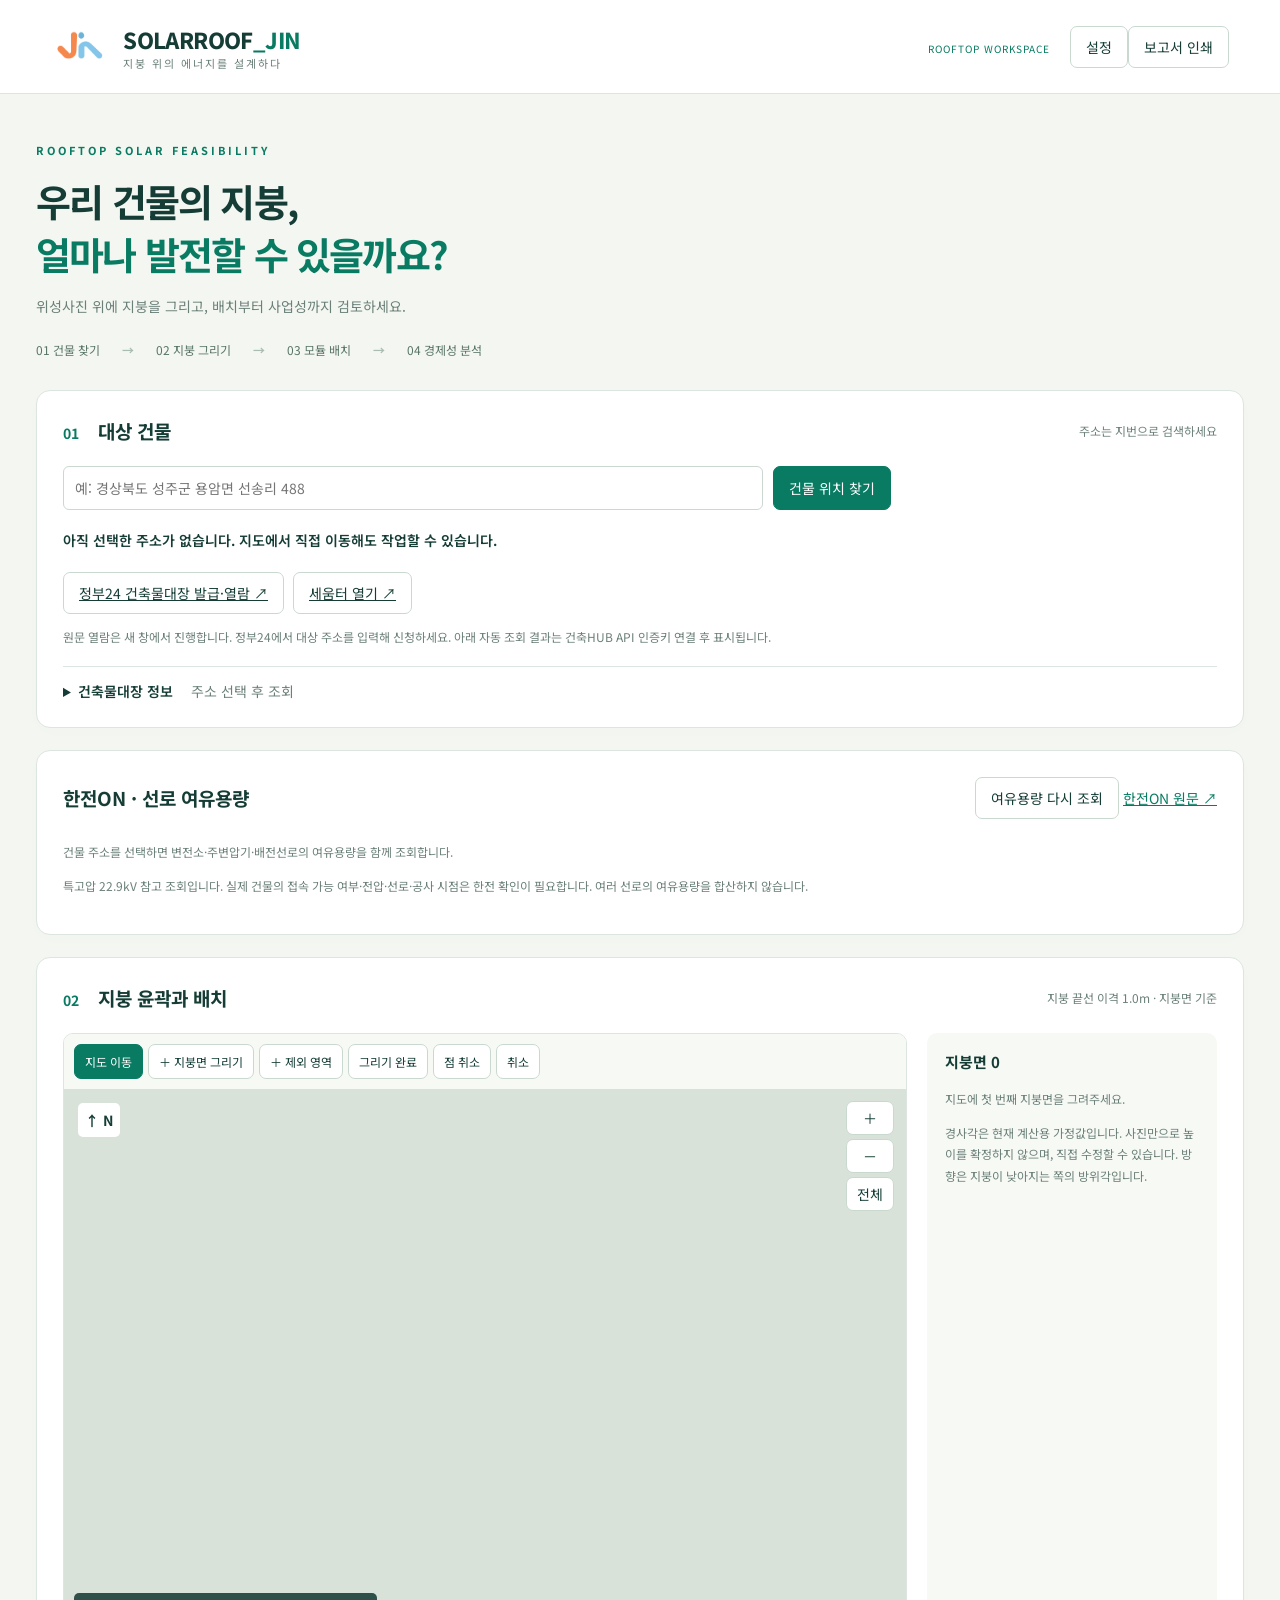
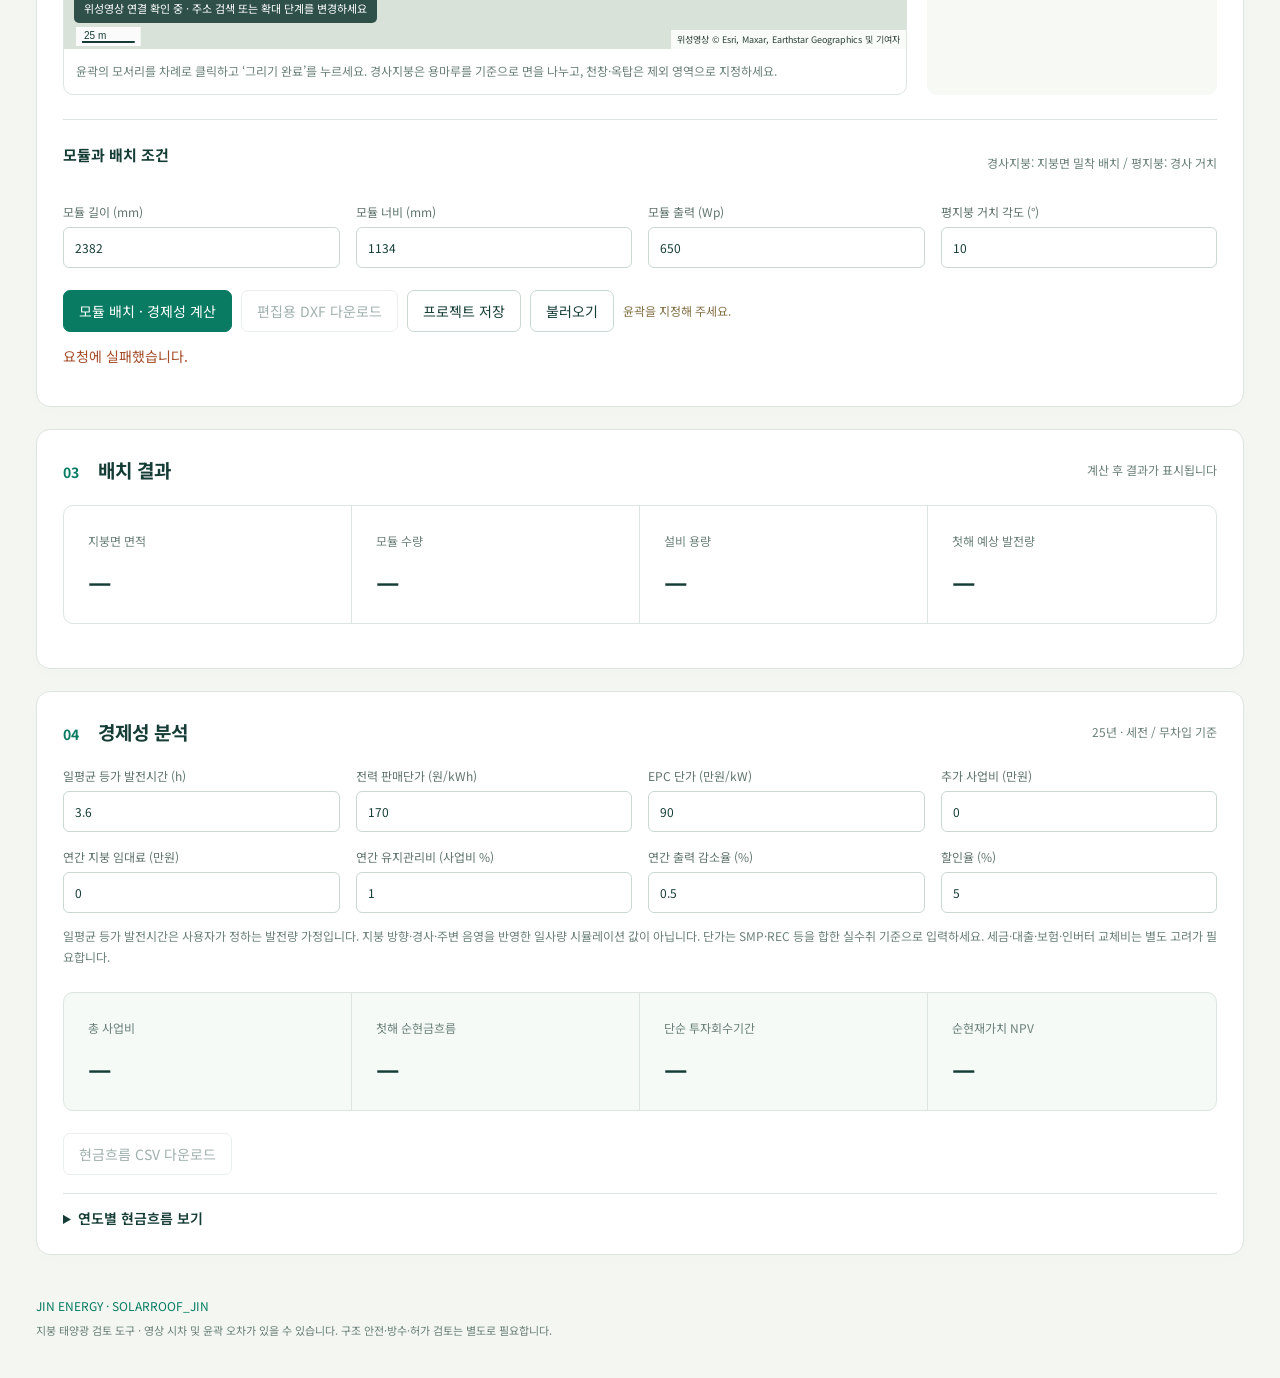
==== static/index.html @ 325828c0 "Add files via upload" ====
<!doctype html><html lang="ko"><head><meta charset="utf-8"><meta name="viewport" content="width=device-width,initial-scale=1"><title>SOLARROOF_JIN · 지붕 태양광</title><link rel="stylesheet" href="style.css"></head><body>
<header><div class="brand"><img src="logo.png" alt="진에너지"><div>SOLARROOF<span>_JIN</span><small>지붕 위의 에너지를 설계하다</small></div></div><div><span class="badge">ROOFTOP WORKSPACE</span><button id="settingsBtn" hidden>설정</button><button onclick="print()">보고서 인쇄</button></div></header>
<main><section class="intro"><div class="eyebrow">ROOFTOP SOLAR FEASIBILITY</div><h1>우리 건물의 지붕,<br><em>얼마나 발전할 수 있을까요?</em></h1><p>위성사진 위에 지붕을 그리고, 배치부터 사업성까지 검토하세요.</p><div class="steps">01 건물 찾기 <b>→</b> 02 지붕 그리기 <b>→</b> 03 모듈 배치 <b>→</b> 04 경제성 분석</div></section>
<section class="card"><div class="sectionTitle"><h2><i>01</i> 대상 건물</h2><span>주소는 지번으로 검색하세요</span></div><form id="searchForm"><input id="query" placeholder="예: 경상북도 성주군 용암면 선송리 488" required minlength="3"><button class="primary">건물 위치 찾기</button></form><div id="searchResults"></div><p id="address">아직 선택한 주소가 없습니다. 지도에서 직접 이동해도 작업할 수 있습니다.</p><div class="actions"><a class="button" href="https://www.gov.kr/mw/AA020InfoCappView.do?CappBizCD=15000000098" target="_blank" rel="noopener">정부24 건축물대장 발급·열람 ↗</a><a class="button" href="https://www.eais.go.kr/" target="_blank" rel="noopener">세움터 열기 ↗</a></div><p class="note">원문 열람은 새 창에서 진행합니다. 정부24에서 대상 주소를 입력해 신청하세요. 아래 자동 조회 결과는 건축HUB API 인증키 연결 후 표시됩니다.</p><details><summary>건축물대장 정보 <span id="ledgerState">주소 선택 후 조회</span></summary><div id="ledger">건축물대장의 지붕 표기와 위성사진을 함께 확인합니다.</div></details></section>
<section class="card"><div class="sectionTitle"><h2>한전ON · 선로 여유용량</h2><div><button id="gridRefresh">여유용량 다시 조회</button> <a href="https://online.kepco.co.kr/EWM092D00" target="_blank" rel="noopener">한전ON 원문 ↗</a></div></div><div id="gridResult"><p class="muted">건물 주소를 선택하면 변전소·주변압기·배전선로의 여유용량을 함께 조회합니다.</p></div><p class="note">특고압 22.9kV 참고 조회입니다. 실제 건물의 접속 가능 여부·전압·선로·공사 시점은 한전 확인이 필요합니다. 여러 선로의 여유용량을 합산하지 않습니다.</p></section>
<section class="card"><div class="sectionTitle"><h2><i>02</i> 지붕 윤곽과 배치</h2><span>지붕 끝선 이격 1.0m · 지붕면 기준</span></div><div class="workspace"><div class="mapWrap"><div class="toolbar"><button data-mode="move" class="active">지도 이동</button><button data-mode="roof">＋ 지붕면 그리기</button><button data-mode="hole">＋ 제외 영역</button><button id="finish">그리기 완료</button><button id="undo">점 취소</button><button id="cancel">취소</button></div><div class="canvasWrap"><canvas id="map"></canvas><div class="zoom"><button id="zoomIn">＋</button><button id="zoomOut">－</button><button id="fit">전체</button></div><span class="north">↑ N</span><div class="mapStatus" id="mapStatus">마우스 휠로 확대 · 드래그로 이동</div><div class="credit">위성영상 © Esri, Maxar, Earthstar Geographics 및 기여자</div></div><div class="mapHelp">윤곽의 모서리를 차례로 클릭하고 ‘그리기 완료’를 누르세요. 경사지붕은 용마루를 기준으로 면을 나누고, 천창·옥탑은 제외 영역으로 지정하세요.</div></div><aside><h3>지붕면 <span id="roofCount">0</span></h3><div id="roofList" class="roofList"><p class="muted">지도에 첫 번째 지붕면을 그려주세요.</p></div><div id="holeList"></div><p class="note">경사각은 현재 계산용 가정값입니다. 사진만으로 높이를 확정하지 않으며, 직접 수정할 수 있습니다. 방향은 지붕이 낮아지는 쪽의 방위각입니다.</p></aside></div>
<div class="sectionTitle sub"><h3>모듈과 배치 조건</h3><span>경사지붕: 지붕면 밀착 배치 / 평지붕: 경사 거치</span></div><div class="fields" id="moduleFields"></div><div class="actions"><button class="primary" id="calculate">모듈 배치 · 경제성 계산</button><button id="dxf" disabled>편집용 DXF 다운로드</button><button id="saveProject">프로젝트 저장</button><label class="button">불러오기<input type="file" id="loadProject" accept=".json" hidden></label><span id="dirty">윤곽을 지정해 주세요.</span></div><p id="message" role="status"></p></section>
<section class="card"><div class="sectionTitle"><h2><i>03</i> 배치 결과</h2><span id="resultCaption">계산 후 결과가 표시됩니다</span></div><div class="metrics"><div><span>지붕면 면적</span><strong id="area">—</strong></div><div><span>모듈 수량</span><strong id="count">—</strong></div><div><span>설비 용량</span><strong id="capacity">—</strong></div><div><span>첫해 예상 발전량</span><strong id="energy">—</strong></div></div><div id="roofSummary"></div></section>
<section class="card"><div class="sectionTitle"><h2><i>04</i> 경제성 분석</h2><span>25년 · 세전 / 무차입 기준</span></div><div class="fields" id="financeFields"></div><p class="note">일평균 등가 발전시간은 사용자가 정하는 발전량 가정입니다. 지붕 방향·경사·주변 음영을 반영한 일사량 시뮬레이션 값이 아닙니다. 단가는 SMP·REC 등을 합한 실수취 기준으로 입력하세요. 세금·대출·보험·인버터 교체비는 별도 고려가 필요합니다.</p><div class="metrics financial"><div><span>총 사업비</span><strong id="cost">—</strong></div><div><span>첫해 순현금흐름</span><strong id="net">—</strong></div><div><span>단순 투자회수기간</span><strong id="payback">—</strong></div><div><span>순현재가치 NPV</span><strong id="npv">—</strong></div></div><div id="chart"></div><div class="actions"><button id="csv" disabled>현금흐름 CSV 다운로드</button></div><details><summary>연도별 현금흐름 보기</summary><div class="tableScroll"><table><thead><tr><th>연차</th><th>발전량 kWh</th><th>매출 만원</th><th>비용 만원</th><th>순현금흐름 만원</th><th>누적 만원</th></tr></thead><tbody id="cashflow"></tbody></table></div></details></section>
<footer>JIN ENERGY · SOLARROOF_JIN <span>지붕 태양광 검토 도구 · 영상 시차 및 윤곽 오차가 있을 수 있습니다. 구조 안전·방수·허가 검토는 별도로 필요합니다.</span></footer></main>
<dialog id="settings"><form id="keyForm"><h2>건축물대장 연결</h2><p>공공데이터포털의 건축HUB 건축물대장정보 서비스 인증키를 입력하세요.</p><a href="https://www.data.go.kr/data/15134735/openapi.do" target="_blank" rel="noopener">인증키 무료 신청 페이지 ↗</a><label>일반 인증키<input id="buildingKey" type="password" autocomplete="off" placeholder="발급받은 인증키"></label><p class="note">키는 이 컴퓨터의 settings.local.json에만 저장됩니다. 프로젝트 저장 파일에는 포함되지 않습니다.</p><p id="keyStatus"></p><div class="actions"><button class="primary">저장</button><button type="button" id="closeSettings">닫기</button></div></form></dialog><script src="app.js"></script></body></html>
---- static/style.css ----
@import url('https://fonts.googleapis.com/css2?family=Noto+Sans+KR:wght@400;500;600;700;800&display=swap');
.gridWarning{background:#fff5df;border:1px solid #eed8ac;border-radius:8px;padding:16px;margin:15px 0;line-height:1.8;color:#79582f}#gridResult h3{margin-top:20px}
:root{--ink:#153d36;--green:#087b62;--muted:#6b8079;--line:#dce5df;--bg:#f3f6f1}*{box-sizing:border-box}body{margin:0;background:var(--bg);font-family:'Noto Sans KR',Arial,sans-serif;color:var(--ink);font-size:14px}header{height:94px;padding:0 4vw;display:flex;justify-content:space-between;align-items:center;background:white;border-bottom:1px solid var(--line)}.brand{display:flex;gap:14px;align-items:center;font-size:22px;font-weight:800;letter-spacing:-.6px}.brand img{width:58px;height:48px;object-fit:contain}.brand span{color:var(--green)}small{display:block;font-size:11px;font-weight:400;letter-spacing:2px;color:var(--muted)}button,.button{font:inherit;padding:10px 15px;border:1px solid #cad9d0;border-radius:7px;background:white;color:var(--ink);cursor:pointer;display:inline-block}button:hover,.button:hover{background:#e8f3ed}button:disabled{opacity:.4;cursor:default}.primary,button.active{background:var(--green);color:white;border-color:var(--green)}.primary:hover{background:#06624f}input,select{width:100%;font:inherit;border:1px solid #cbd8d0;border-radius:6px;padding:11px;background:#fff;color:var(--ink)}input:focus,select:focus{outline:2px solid #74bea5}main{max-width:1500px;margin:auto;padding:36px 36px 20px}.intro{padding:12px 0 32px}.eyebrow{font-size:11px;font-weight:700;letter-spacing:3px;color:var(--green)}h1{font-size:38px;letter-spacing:-1.8px;line-height:1.4;margin:16px 0}h1 em{font-style:normal;color:var(--green)}.intro p{color:var(--muted)}.steps{margin-top:25px;display:flex;gap:22px;font-size:12px;color:#597468}.steps b{color:#a9bdb1}.badge{font-size:10px;letter-spacing:1px;margin-right:20px;color:var(--green)}.card{background:white;border:1px solid var(--line);border-radius:14px;padding:26px;margin-bottom:22px;box-shadow:0 4px 20px #143d3603}.sectionTitle{display:flex;justify-content:space-between;align-items:center;margin-bottom:22px;gap:12px}.sectionTitle span{font-size:12px;color:var(--muted)}h2{font-size:19px;margin:0}h2 i{font-style:normal;color:var(--green);font-size:14px;margin-right:14px}h3{font-size:15px;margin:0 0 16px}#searchForm{display:flex;gap:10px}#searchForm input{max-width:700px}#searchForm button{white-space:nowrap}#searchResults button{display:block;width:100%;text-align:left;margin-top:8px}#address{font-weight:600;margin:20px 0}details{border-top:1px solid var(--line);padding-top:14px;margin-top:18px}summary{cursor:pointer;font-weight:600}summary span{font-weight:400;margin-left:14px;color:var(--muted)}#ledger{padding-top:12px;line-height:1.8}.workspace{display:grid;grid-template-columns:minmax(0,1fr) 290px;gap:20px}.mapWrap{min-width:0;border:1px solid var(--line);border-radius:10px;overflow:hidden}.toolbar{display:flex;gap:5px;flex-wrap:wrap;padding:10px;background:#f7f9f5}.toolbar button{font-size:12px;padding:8px 10px}.canvasWrap{position:relative;height:560px;background:#dce4dc}canvas{display:block;width:100%;height:100%;touch-action:none}.zoom{position:absolute;right:12px;top:12px;display:grid;gap:4px}.zoom button{padding:6px 10px}.north{position:absolute;left:14px;top:14px;background:white;padding:7px;border-radius:5px;font-weight:700}.credit{position:absolute;right:0;bottom:0;background:#ffffffd9;font-size:9px;padding:3px 6px;color:#304238}.mapStatus{position:absolute;left:10px;bottom:26px;font-size:11px;padding:7px 10px;background:#173c35df;color:white;border-radius:5px;pointer-events:none}.mapHelp{padding:12px;font-size:12px;color:var(--muted);line-height:1.7}aside{padding:18px;background:#f7f9f5;border-radius:10px;max-height:675px;overflow:auto}.roofItem{background:white;padding:12px;border:1px solid var(--line);border-left:4px solid var(--green);border-radius:6px;margin:10px 0}.roofItem .row{display:flex;gap:8px}.roofItem input,.roofItem select{padding:7px;font-size:12px}.roofItem label{font-size:11px;display:block;margin:8px 0;flex:1}.roofItem button{font-size:11px;padding:4px 8px}.note,.muted{font-size:12px;line-height:1.8;color:var(--muted)}.sub{border-top:1px solid var(--line);padding-top:24px;margin-top:24px}.fields{display:grid;grid-template-columns:repeat(4,1fr);gap:16px}.fields label{font-size:12px;color:#60746b;display:block}.fields input,.fields select{margin-top:7px}.fields small{letter-spacing:0;font-size:10px;margin-top:5px}.actions{display:flex;align-items:center;gap:9px;flex-wrap:wrap;margin-top:22px}.actions span{font-size:12px;color:#827044}#message{color:#a44b29;min-height:18px}.metrics{display:grid;grid-template-columns:repeat(4,1fr);border:1px solid var(--line);border-radius:10px;overflow:hidden}.metrics>div{padding:24px;border-right:1px solid var(--line)}.metrics>div:last-child{border:0}.metrics span{font-size:12px;color:var(--muted)}.metrics strong{display:block;font-size:26px;font-weight:700;margin-top:12px;letter-spacing:-1px}.financial{margin-top:24px;background:#f5faf6}.tableScroll{overflow:auto}table{border-collapse:collapse;width:100%;font-size:12px}td,th{text-align:right;padding:12px;border-bottom:1px solid var(--line)}th{background:#f3f7f2}#roofSummary{margin-top:18px;color:var(--muted);font-size:12px}.bars{height:175px;display:flex;gap:5px;align-items:center;padding:20px 10px;border-bottom:1px solid var(--line);margin-top:16px}.bar{flex:1;background:#159171;position:relative;min-height:2px}.bar.negative{background:#c89070}.bar span{position:absolute;bottom:-19px;width:100%;text-align:center;font-size:9px;color:var(--muted)}footer{font-size:12px;color:var(--green);padding:20px 0}footer span{display:block;color:var(--muted);font-size:11px;margin-top:8px}dialog{border:1px solid var(--line);border-radius:12px;max-width:520px;padding:28px}dialog::backdrop{background:#12372c66}dialog label{display:block;margin-top:20px}dialog p{line-height:1.8}a{color:var(--green)}@media(max-width:950px){main{padding:20px 14px}.workspace{grid-template-columns:1fr}aside{max-height:none}.fields{grid-template-columns:repeat(2,1fr)}.metrics{grid-template-columns:repeat(2,1fr)}header{height:auto;padding:18px;gap:15px;flex-wrap:wrap}.badge{display:none}.card{padding:18px}h1{font-size:30px}.steps{gap:8px;flex-wrap:wrap}.canvasWrap{height:450px}.sectionTitle{align-items:flex-start;flex-direction:column}}@media print{header button,.toolbar,.zoom,.actions,.intro,.mapHelp,#searchForm,#searchResults,.note,dialog{display:none!important}body{background:white}main{padding:0}.card{box-shadow:none;break-inside:avoid}.workspace{display:block}aside{display:none}.canvasWrap{height:500px}.fields{grid-template-columns:repeat(4,1fr)}.metrics strong{font-size:21px}details:not([open]){display:none}}
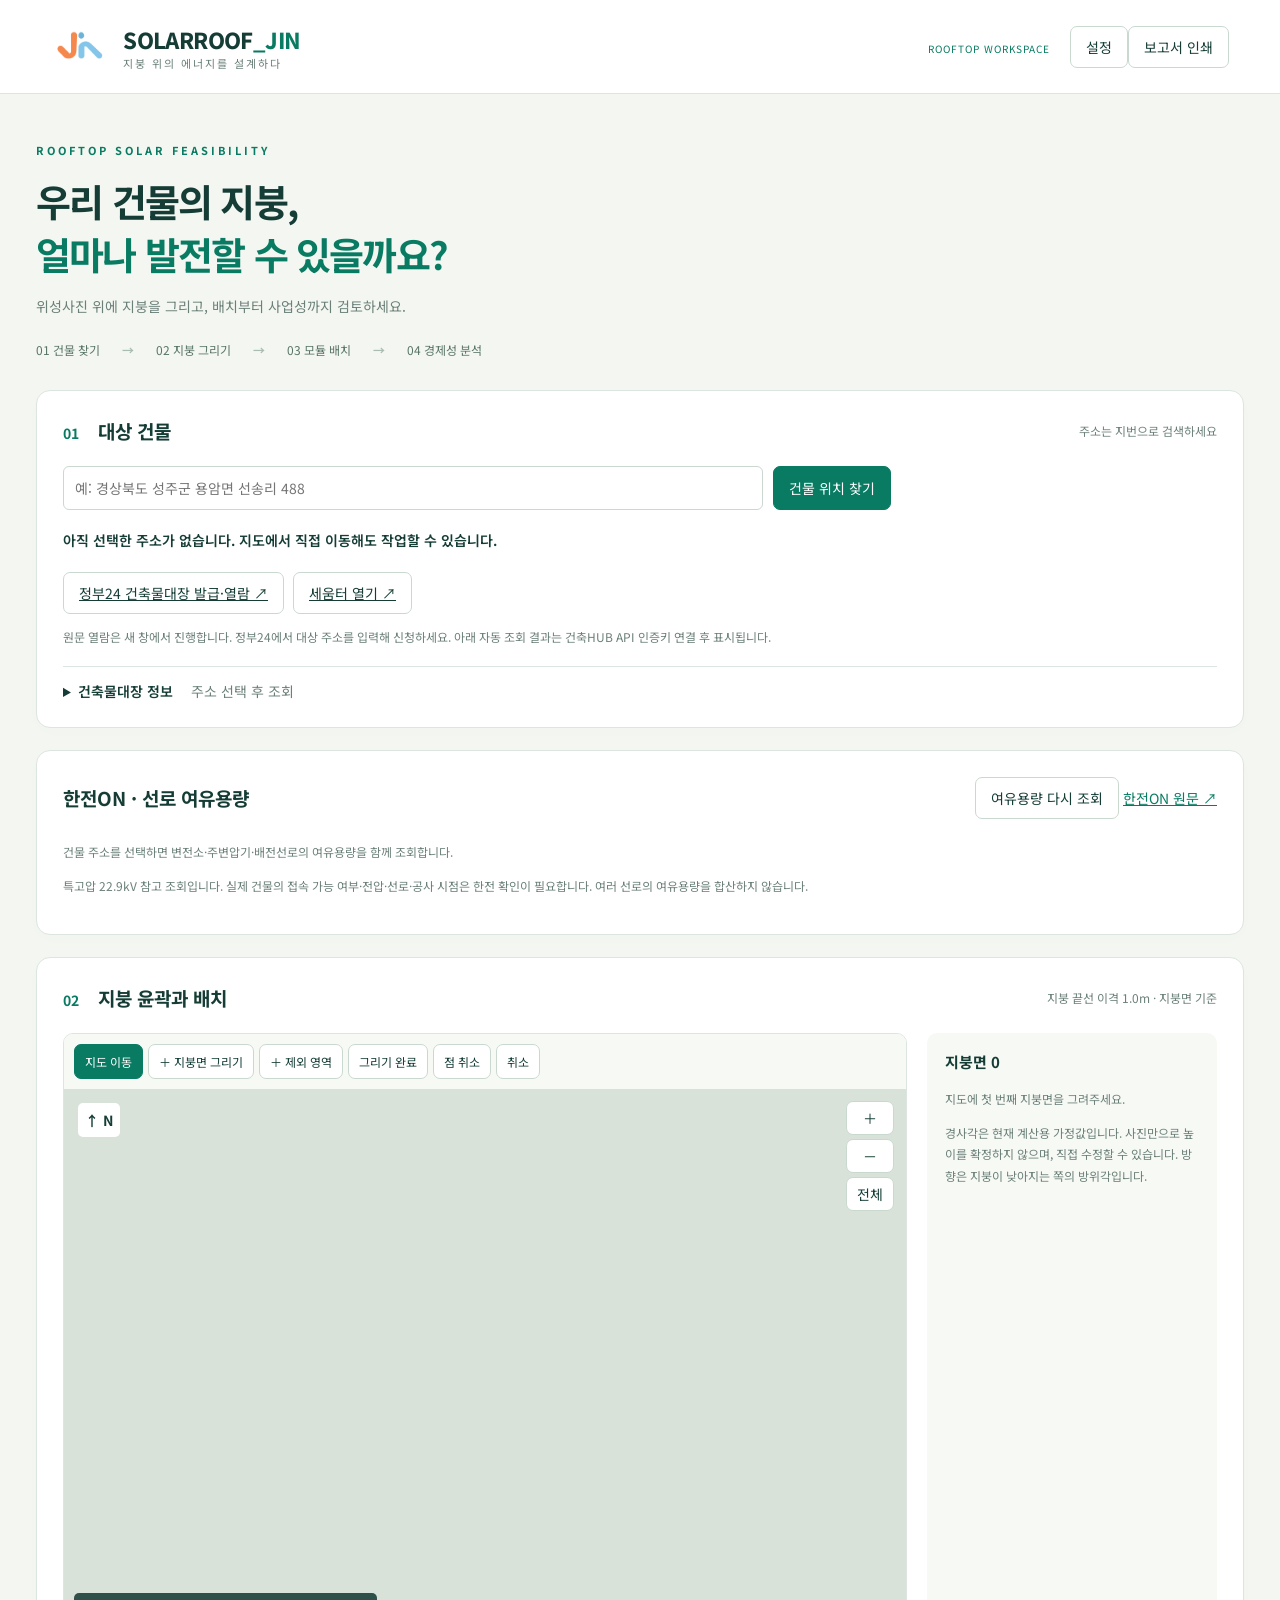
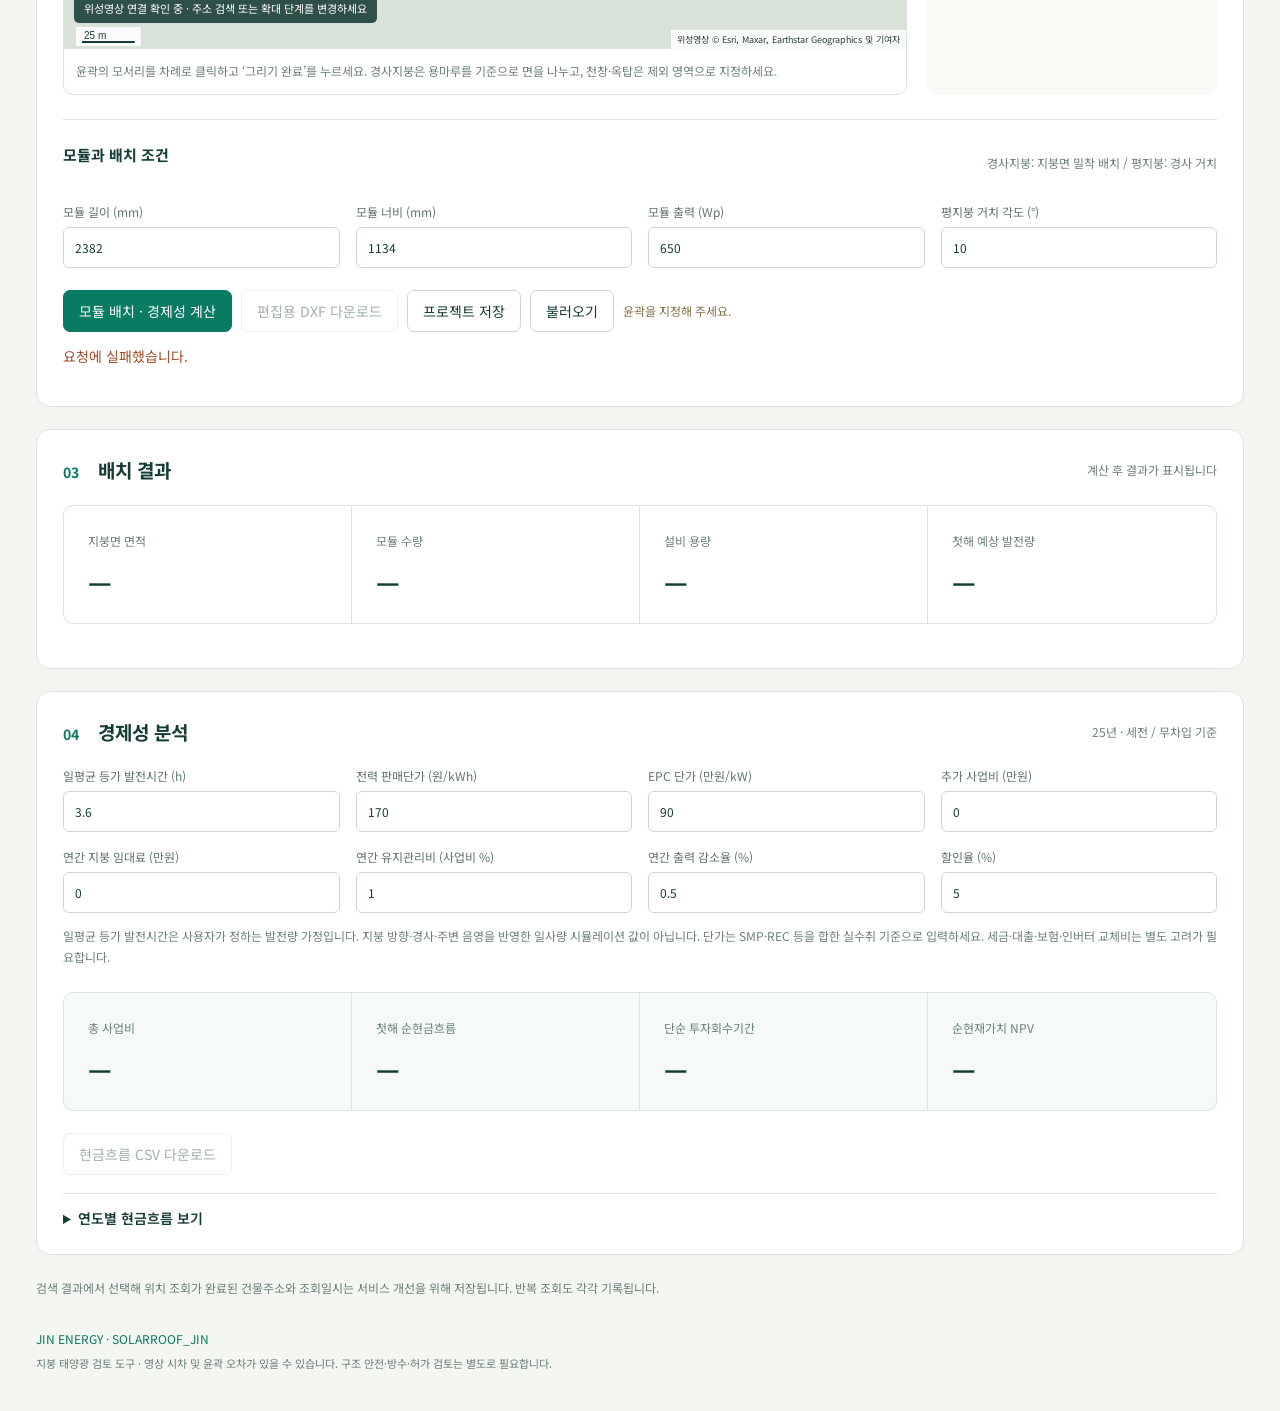
==== commit 4cdf02cf: "Add files via upload" ====
--- a/static/index.html
+++ b/static/index.html
@@ -7,5 +7,5 @@
 <div class="sectionTitle sub"><h3>모듈과 배치 조건</h3><span>경사지붕: 지붕면 밀착 배치 / 평지붕: 경사 거치</span></div><div class="fields" id="moduleFields"></div><div class="actions"><button class="primary" id="calculate">모듈 배치 · 경제성 계산</button><button id="dxf" disabled>편집용 DXF 다운로드</button><button id="saveProject">프로젝트 저장</button><label class="button">불러오기<input type="file" id="loadProject" accept=".json" hidden></label><span id="dirty">윤곽을 지정해 주세요.</span></div><p id="message" role="status"></p></section>
 <section class="card"><div class="sectionTitle"><h2><i>03</i> 배치 결과</h2><span id="resultCaption">계산 후 결과가 표시됩니다</span></div><div class="metrics"><div><span>지붕면 면적</span><strong id="area">—</strong></div><div><span>모듈 수량</span><strong id="count">—</strong></div><div><span>설비 용량</span><strong id="capacity">—</strong></div><div><span>첫해 예상 발전량</span><strong id="energy">—</strong></div></div><div id="roofSummary"></div></section>
 <section class="card"><div class="sectionTitle"><h2><i>04</i> 경제성 분석</h2><span>25년 · 세전 / 무차입 기준</span></div><div class="fields" id="financeFields"></div><p class="note">일평균 등가 발전시간은 사용자가 정하는 발전량 가정입니다. 지붕 방향·경사·주변 음영을 반영한 일사량 시뮬레이션 값이 아닙니다. 단가는 SMP·REC 등을 합한 실수취 기준으로 입력하세요. 세금·대출·보험·인버터 교체비는 별도 고려가 필요합니다.</p><div class="metrics financial"><div><span>총 사업비</span><strong id="cost">—</strong></div><div><span>첫해 순현금흐름</span><strong id="net">—</strong></div><div><span>단순 투자회수기간</span><strong id="payback">—</strong></div><div><span>순현재가치 NPV</span><strong id="npv">—</strong></div></div><div id="chart"></div><div class="actions"><button id="csv" disabled>현금흐름 CSV 다운로드</button></div><details><summary>연도별 현금흐름 보기</summary><div class="tableScroll"><table><thead><tr><th>연차</th><th>발전량 kWh</th><th>매출 만원</th><th>비용 만원</th><th>순현금흐름 만원</th><th>누적 만원</th></tr></thead><tbody id="cashflow"></tbody></table></div></details></section>
-<footer>JIN ENERGY · SOLARROOF_JIN <span>지붕 태양광 검토 도구 · 영상 시차 및 윤곽 오차가 있을 수 있습니다. 구조 안전·방수·허가 검토는 별도로 필요합니다.</span></footer></main>
+<p class="note">검색 결과에서 선택해 위치 조회가 완료된 건물주소와 조회일시는 서비스 개선을 위해 저장됩니다. 반복 조회도 각각 기록됩니다.</p><footer>JIN ENERGY · SOLARROOF_JIN <span>지붕 태양광 검토 도구 · 영상 시차 및 윤곽 오차가 있을 수 있습니다. 구조 안전·방수·허가 검토는 별도로 필요합니다.</span></footer></main>
 <dialog id="settings"><form id="keyForm"><h2>건축물대장 연결</h2><p>공공데이터포털의 건축HUB 건축물대장정보 서비스 인증키를 입력하세요.</p><a href="https://www.data.go.kr/data/15134735/openapi.do" target="_blank" rel="noopener">인증키 무료 신청 페이지 ↗</a><label>일반 인증키<input id="buildingKey" type="password" autocomplete="off" placeholder="발급받은 인증키"></label><p class="note">키는 이 컴퓨터의 settings.local.json에만 저장됩니다. 프로젝트 저장 파일에는 포함되지 않습니다.</p><p id="keyStatus"></p><div class="actions"><button class="primary">저장</button><button type="button" id="closeSettings">닫기</button></div></form></dialog><script src="app.js"></script></body></html>
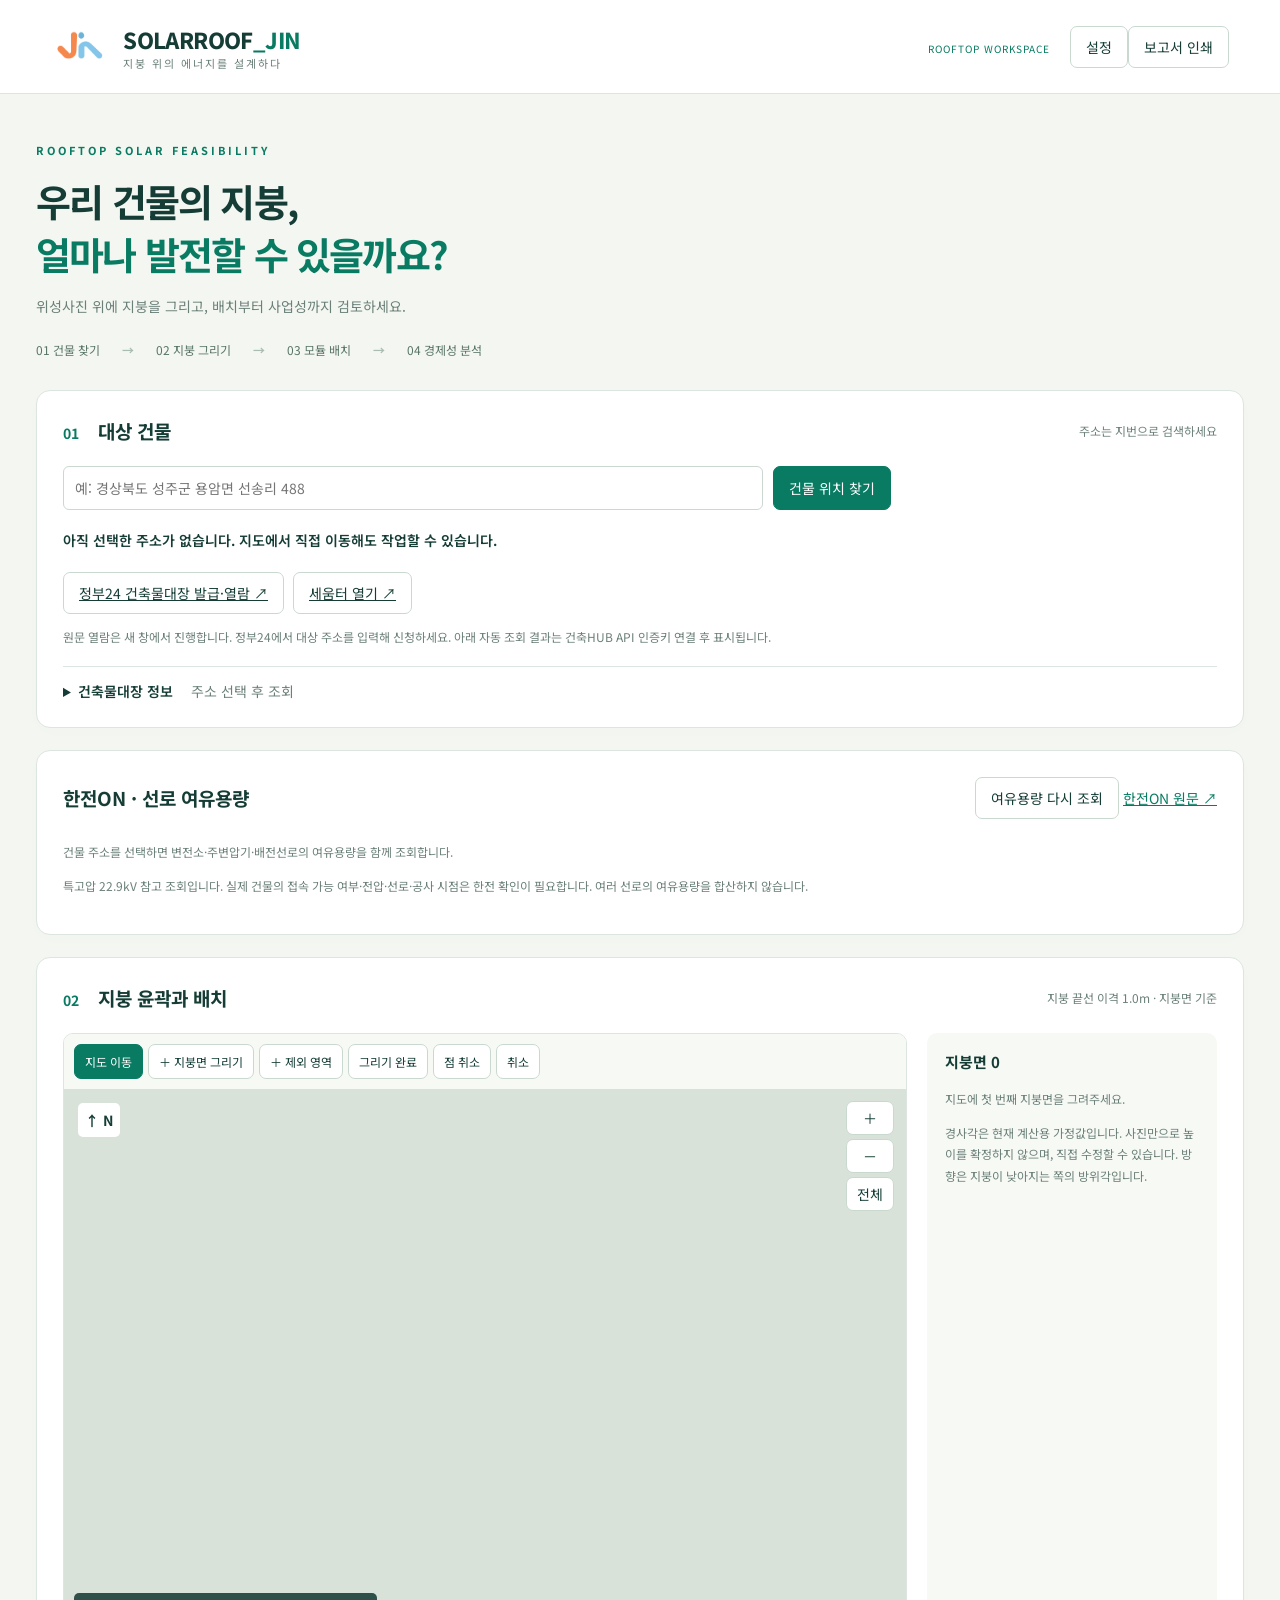
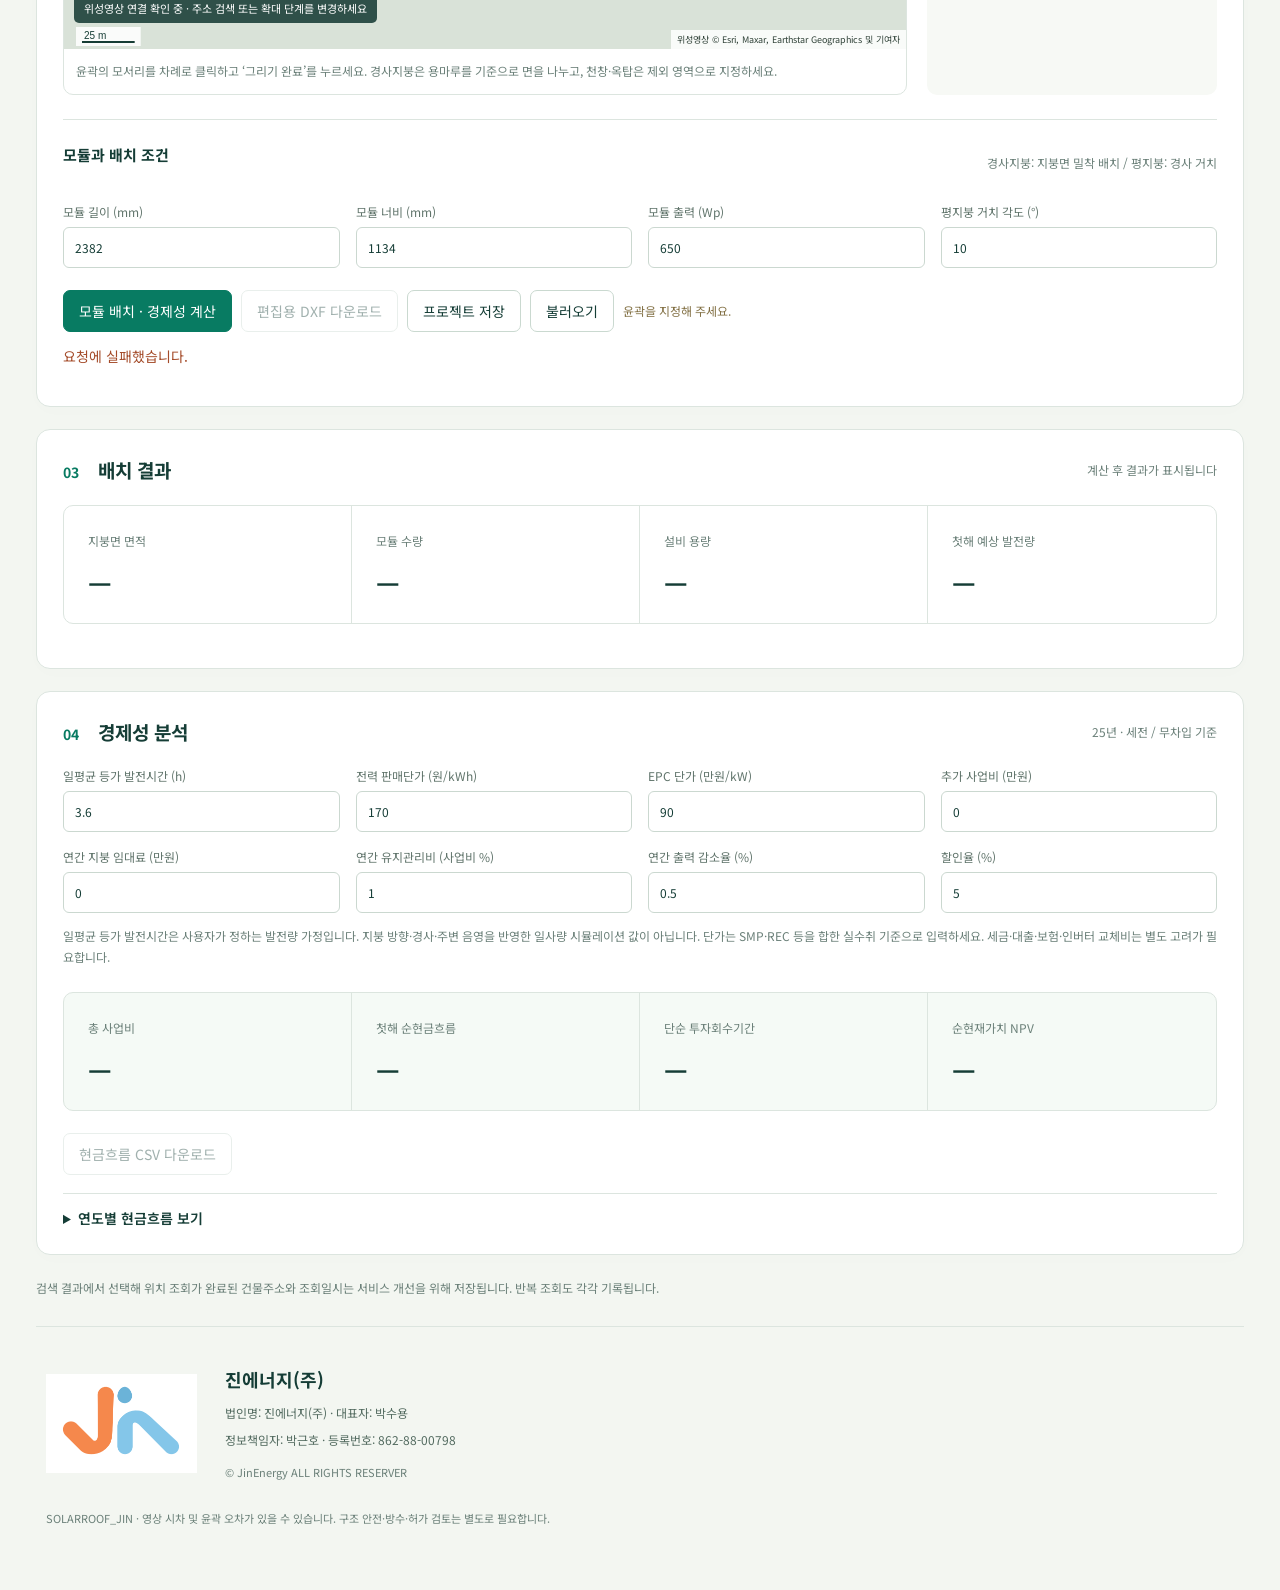
==== commit ab061b10: "Add files via upload" ====
--- a/static/index.html
+++ b/static/index.html
@@ -1,4 +1,4 @@
-<!doctype html><html lang="ko"><head><meta charset="utf-8"><meta name="viewport" content="width=device-width,initial-scale=1"><title>SOLARROOF_JIN · 지붕 태양광</title><link rel="stylesheet" href="style.css"></head><body>
+<!doctype html><html lang="ko"><head><meta charset="utf-8"><meta name="viewport" content="width=device-width,initial-scale=1"><title>SOLARROOF_JIN · 지붕 태양광</title><link rel="stylesheet" href="style.css?v=20261029brand"></head><body>
 <header><div class="brand"><img src="logo.png" alt="진에너지"><div>SOLARROOF<span>_JIN</span><small>지붕 위의 에너지를 설계하다</small></div></div><div><span class="badge">ROOFTOP WORKSPACE</span><button id="settingsBtn" hidden>설정</button><button onclick="print()">보고서 인쇄</button></div></header>
 <main><section class="intro"><div class="eyebrow">ROOFTOP SOLAR FEASIBILITY</div><h1>우리 건물의 지붕,<br><em>얼마나 발전할 수 있을까요?</em></h1><p>위성사진 위에 지붕을 그리고, 배치부터 사업성까지 검토하세요.</p><div class="steps">01 건물 찾기 <b>→</b> 02 지붕 그리기 <b>→</b> 03 모듈 배치 <b>→</b> 04 경제성 분석</div></section>
 <section class="card"><div class="sectionTitle"><h2><i>01</i> 대상 건물</h2><span>주소는 지번으로 검색하세요</span></div><form id="searchForm"><input id="query" placeholder="예: 경상북도 성주군 용암면 선송리 488" required minlength="3"><button class="primary">건물 위치 찾기</button></form><div id="searchResults"></div><p id="address">아직 선택한 주소가 없습니다. 지도에서 직접 이동해도 작업할 수 있습니다.</p><div class="actions"><a class="button" href="https://www.gov.kr/mw/AA020InfoCappView.do?CappBizCD=15000000098" target="_blank" rel="noopener">정부24 건축물대장 발급·열람 ↗</a><a class="button" href="https://www.eais.go.kr/" target="_blank" rel="noopener">세움터 열기 ↗</a></div><p class="note">원문 열람은 새 창에서 진행합니다. 정부24에서 대상 주소를 입력해 신청하세요. 아래 자동 조회 결과는 건축HUB API 인증키 연결 후 표시됩니다.</p><details><summary>건축물대장 정보 <span id="ledgerState">주소 선택 후 조회</span></summary><div id="ledger">건축물대장의 지붕 표기와 위성사진을 함께 확인합니다.</div></details></section>
@@ -7,5 +7,5 @@
 <div class="sectionTitle sub"><h3>모듈과 배치 조건</h3><span>경사지붕: 지붕면 밀착 배치 / 평지붕: 경사 거치</span></div><div class="fields" id="moduleFields"></div><div class="actions"><button class="primary" id="calculate">모듈 배치 · 경제성 계산</button><button id="dxf" disabled>편집용 DXF 다운로드</button><button id="saveProject">프로젝트 저장</button><label class="button">불러오기<input type="file" id="loadProject" accept=".json" hidden></label><span id="dirty">윤곽을 지정해 주세요.</span></div><p id="message" role="status"></p></section>
 <section class="card"><div class="sectionTitle"><h2><i>03</i> 배치 결과</h2><span id="resultCaption">계산 후 결과가 표시됩니다</span></div><div class="metrics"><div><span>지붕면 면적</span><strong id="area">—</strong></div><div><span>모듈 수량</span><strong id="count">—</strong></div><div><span>설비 용량</span><strong id="capacity">—</strong></div><div><span>첫해 예상 발전량</span><strong id="energy">—</strong></div></div><div id="roofSummary"></div></section>
 <section class="card"><div class="sectionTitle"><h2><i>04</i> 경제성 분석</h2><span>25년 · 세전 / 무차입 기준</span></div><div class="fields" id="financeFields"></div><p class="note">일평균 등가 발전시간은 사용자가 정하는 발전량 가정입니다. 지붕 방향·경사·주변 음영을 반영한 일사량 시뮬레이션 값이 아닙니다. 단가는 SMP·REC 등을 합한 실수취 기준으로 입력하세요. 세금·대출·보험·인버터 교체비는 별도 고려가 필요합니다.</p><div class="metrics financial"><div><span>총 사업비</span><strong id="cost">—</strong></div><div><span>첫해 순현금흐름</span><strong id="net">—</strong></div><div><span>단순 투자회수기간</span><strong id="payback">—</strong></div><div><span>순현재가치 NPV</span><strong id="npv">—</strong></div></div><div id="chart"></div><div class="actions"><button id="csv" disabled>현금흐름 CSV 다운로드</button></div><details><summary>연도별 현금흐름 보기</summary><div class="tableScroll"><table><thead><tr><th>연차</th><th>발전량 kWh</th><th>매출 만원</th><th>비용 만원</th><th>순현금흐름 만원</th><th>누적 만원</th></tr></thead><tbody id="cashflow"></tbody></table></div></details></section>
-<p class="note">검색 결과에서 선택해 위치 조회가 완료된 건물주소와 조회일시는 서비스 개선을 위해 저장됩니다. 반복 조회도 각각 기록됩니다.</p><footer>JIN ENERGY · SOLARROOF_JIN <span>지붕 태양광 검토 도구 · 영상 시차 및 윤곽 오차가 있을 수 있습니다. 구조 안전·방수·허가 검토는 별도로 필요합니다.</span></footer></main>
+<p class="note">검색 결과에서 선택해 위치 조회가 완료된 건물주소와 조회일시는 서비스 개선을 위해 저장됩니다. 반복 조회도 각각 기록됩니다.</p><footer class="company-footer"><div class="company-identity"><img src="logo.png" class="company-logo" alt="진에너지 로고" width="151" height="99"><div><p><strong>진에너지(주)</strong></p><p>법인명: 진에너지(주) · 대표자: 박수용</p><p>정보책임자: 박근호 · 등록번호: 862-88-00798</p><p class="company-copyright">© JinEnergy ALL RIGHTS RESERVER</p></div></div><p class="company-note">SOLARROOF_JIN · 영상 시차 및 윤곽 오차가 있을 수 있습니다. 구조 안전·방수·허가 검토는 별도로 필요합니다.</p></footer></main>
 <dialog id="settings"><form id="keyForm"><h2>건축물대장 연결</h2><p>공공데이터포털의 건축HUB 건축물대장정보 서비스 인증키를 입력하세요.</p><a href="https://www.data.go.kr/data/15134735/openapi.do" target="_blank" rel="noopener">인증키 무료 신청 페이지 ↗</a><label>일반 인증키<input id="buildingKey" type="password" autocomplete="off" placeholder="발급받은 인증키"></label><p class="note">키는 이 컴퓨터의 settings.local.json에만 저장됩니다. 프로젝트 저장 파일에는 포함되지 않습니다.</p><p id="keyStatus"></p><div class="actions"><button class="primary">저장</button><button type="button" id="closeSettings">닫기</button></div></form></dialog><script src="app.js"></script></body></html>
--- a/static/style.css
+++ b/static/style.css
@@ -1,3 +1,6 @@
 @import url('https://fonts.googleapis.com/css2?family=Noto+Sans+KR:wght@400;500;600;700;800&display=swap');
 .gridWarning{background:#fff5df;border:1px solid #eed8ac;border-radius:8px;padding:16px;margin:15px 0;line-height:1.8;color:#79582f}#gridResult h3{margin-top:20px}
 :root{--ink:#153d36;--green:#087b62;--muted:#6b8079;--line:#dce5df;--bg:#f3f6f1}*{box-sizing:border-box}body{margin:0;background:var(--bg);font-family:'Noto Sans KR',Arial,sans-serif;color:var(--ink);font-size:14px}header{height:94px;padding:0 4vw;display:flex;justify-content:space-between;align-items:center;background:white;border-bottom:1px solid var(--line)}.brand{display:flex;gap:14px;align-items:center;font-size:22px;font-weight:800;letter-spacing:-.6px}.brand img{width:58px;height:48px;object-fit:contain}.brand span{color:var(--green)}small{display:block;font-size:11px;font-weight:400;letter-spacing:2px;color:var(--muted)}button,.button{font:inherit;padding:10px 15px;border:1px solid #cad9d0;border-radius:7px;background:white;color:var(--ink);cursor:pointer;display:inline-block}button:hover,.button:hover{background:#e8f3ed}button:disabled{opacity:.4;cursor:default}.primary,button.active{background:var(--green);color:white;border-color:var(--green)}.primary:hover{background:#06624f}input,select{width:100%;font:inherit;border:1px solid #cbd8d0;border-radius:6px;padding:11px;background:#fff;color:var(--ink)}input:focus,select:focus{outline:2px solid #74bea5}main{max-width:1500px;margin:auto;padding:36px 36px 20px}.intro{padding:12px 0 32px}.eyebrow{font-size:11px;font-weight:700;letter-spacing:3px;color:var(--green)}h1{font-size:38px;letter-spacing:-1.8px;line-height:1.4;margin:16px 0}h1 em{font-style:normal;color:var(--green)}.intro p{color:var(--muted)}.steps{margin-top:25px;display:flex;gap:22px;font-size:12px;color:#597468}.steps b{color:#a9bdb1}.badge{font-size:10px;letter-spacing:1px;margin-right:20px;color:var(--green)}.card{background:white;border:1px solid var(--line);border-radius:14px;padding:26px;margin-bottom:22px;box-shadow:0 4px 20px #143d3603}.sectionTitle{display:flex;justify-content:space-between;align-items:center;margin-bottom:22px;gap:12px}.sectionTitle span{font-size:12px;color:var(--muted)}h2{font-size:19px;margin:0}h2 i{font-style:normal;color:var(--green);font-size:14px;margin-right:14px}h3{font-size:15px;margin:0 0 16px}#searchForm{display:flex;gap:10px}#searchForm input{max-width:700px}#searchForm button{white-space:nowrap}#searchResults button{display:block;width:100%;text-align:left;margin-top:8px}#address{font-weight:600;margin:20px 0}details{border-top:1px solid var(--line);padding-top:14px;margin-top:18px}summary{cursor:pointer;font-weight:600}summary span{font-weight:400;margin-left:14px;color:var(--muted)}#ledger{padding-top:12px;line-height:1.8}.workspace{display:grid;grid-template-columns:minmax(0,1fr) 290px;gap:20px}.mapWrap{min-width:0;border:1px solid var(--line);border-radius:10px;overflow:hidden}.toolbar{display:flex;gap:5px;flex-wrap:wrap;padding:10px;background:#f7f9f5}.toolbar button{font-size:12px;padding:8px 10px}.canvasWrap{position:relative;height:560px;background:#dce4dc}canvas{display:block;width:100%;height:100%;touch-action:none}.zoom{position:absolute;right:12px;top:12px;display:grid;gap:4px}.zoom button{padding:6px 10px}.north{position:absolute;left:14px;top:14px;background:white;padding:7px;border-radius:5px;font-weight:700}.credit{position:absolute;right:0;bottom:0;background:#ffffffd9;font-size:9px;padding:3px 6px;color:#304238}.mapStatus{position:absolute;left:10px;bottom:26px;font-size:11px;padding:7px 10px;background:#173c35df;color:white;border-radius:5px;pointer-events:none}.mapHelp{padding:12px;font-size:12px;color:var(--muted);line-height:1.7}aside{padding:18px;background:#f7f9f5;border-radius:10px;max-height:675px;overflow:auto}.roofItem{background:white;padding:12px;border:1px solid var(--line);border-left:4px solid var(--green);border-radius:6px;margin:10px 0}.roofItem .row{display:flex;gap:8px}.roofItem input,.roofItem select{padding:7px;font-size:12px}.roofItem label{font-size:11px;display:block;margin:8px 0;flex:1}.roofItem button{font-size:11px;padding:4px 8px}.note,.muted{font-size:12px;line-height:1.8;color:var(--muted)}.sub{border-top:1px solid var(--line);padding-top:24px;margin-top:24px}.fields{display:grid;grid-template-columns:repeat(4,1fr);gap:16px}.fields label{font-size:12px;color:#60746b;display:block}.fields input,.fields select{margin-top:7px}.fields small{letter-spacing:0;font-size:10px;margin-top:5px}.actions{display:flex;align-items:center;gap:9px;flex-wrap:wrap;margin-top:22px}.actions span{font-size:12px;color:#827044}#message{color:#a44b29;min-height:18px}.metrics{display:grid;grid-template-columns:repeat(4,1fr);border:1px solid var(--line);border-radius:10px;overflow:hidden}.metrics>div{padding:24px;border-right:1px solid var(--line)}.metrics>div:last-child{border:0}.metrics span{font-size:12px;color:var(--muted)}.metrics strong{display:block;font-size:26px;font-weight:700;margin-top:12px;letter-spacing:-1px}.financial{margin-top:24px;background:#f5faf6}.tableScroll{overflow:auto}table{border-collapse:collapse;width:100%;font-size:12px}td,th{text-align:right;padding:12px;border-bottom:1px solid var(--line)}th{background:#f3f7f2}#roofSummary{margin-top:18px;color:var(--muted);font-size:12px}.bars{height:175px;display:flex;gap:5px;align-items:center;padding:20px 10px;border-bottom:1px solid var(--line);margin-top:16px}.bar{flex:1;background:#159171;position:relative;min-height:2px}.bar.negative{background:#c89070}.bar span{position:absolute;bottom:-19px;width:100%;text-align:center;font-size:9px;color:var(--muted)}footer{font-size:12px;color:var(--green);padding:20px 0}footer span{display:block;color:var(--muted);font-size:11px;margin-top:8px}dialog{border:1px solid var(--line);border-radius:12px;max-width:520px;padding:28px}dialog::backdrop{background:#12372c66}dialog label{display:block;margin-top:20px}dialog p{line-height:1.8}a{color:var(--green)}@media(max-width:950px){main{padding:20px 14px}.workspace{grid-template-columns:1fr}aside{max-height:none}.fields{grid-template-columns:repeat(2,1fr)}.metrics{grid-template-columns:repeat(2,1fr)}header{height:auto;padding:18px;gap:15px;flex-wrap:wrap}.badge{display:none}.card{padding:18px}h1{font-size:30px}.steps{gap:8px;flex-wrap:wrap}.canvasWrap{height:450px}.sectionTitle{align-items:flex-start;flex-direction:column}}@media print{header button,.toolbar,.zoom,.actions,.intro,.mapHelp,#searchForm,#searchResults,.note,dialog{display:none!important}body{background:white}main{padding:0}.card{box-shadow:none;break-inside:avoid}.workspace{display:block}aside{display:none}.canvasWrap{height:500px}.fields{grid-template-columns:repeat(4,1fr)}.metrics strong{font-size:21px}details:not([open]){display:none}}
+
+/* Company identity */
+.company-footer{border-top:1px solid var(--line);margin-top:28px;padding:30px 10px}.company-identity{display:flex;align-items:center;gap:28px}.company-logo{width:151px;height:99px;object-fit:contain;flex-shrink:0}.company-identity p{margin:6px 0;line-height:1.8;color:#536b60;font-size:12px}.company-identity strong{font-size:18px;color:var(--ink)}.company-identity .company-copyright{font-size:11px;color:var(--muted);margin-top:12px}.company-note{font-size:11px;color:var(--muted);line-height:1.8;margin-top:20px}@media(max-width:600px){.company-identity{align-items:flex-start;gap:16px;flex-direction:column}.company-logo{width:120px;height:79px}}@media print{.company-footer{break-inside:avoid}.company-identity{flex-direction:row}}
